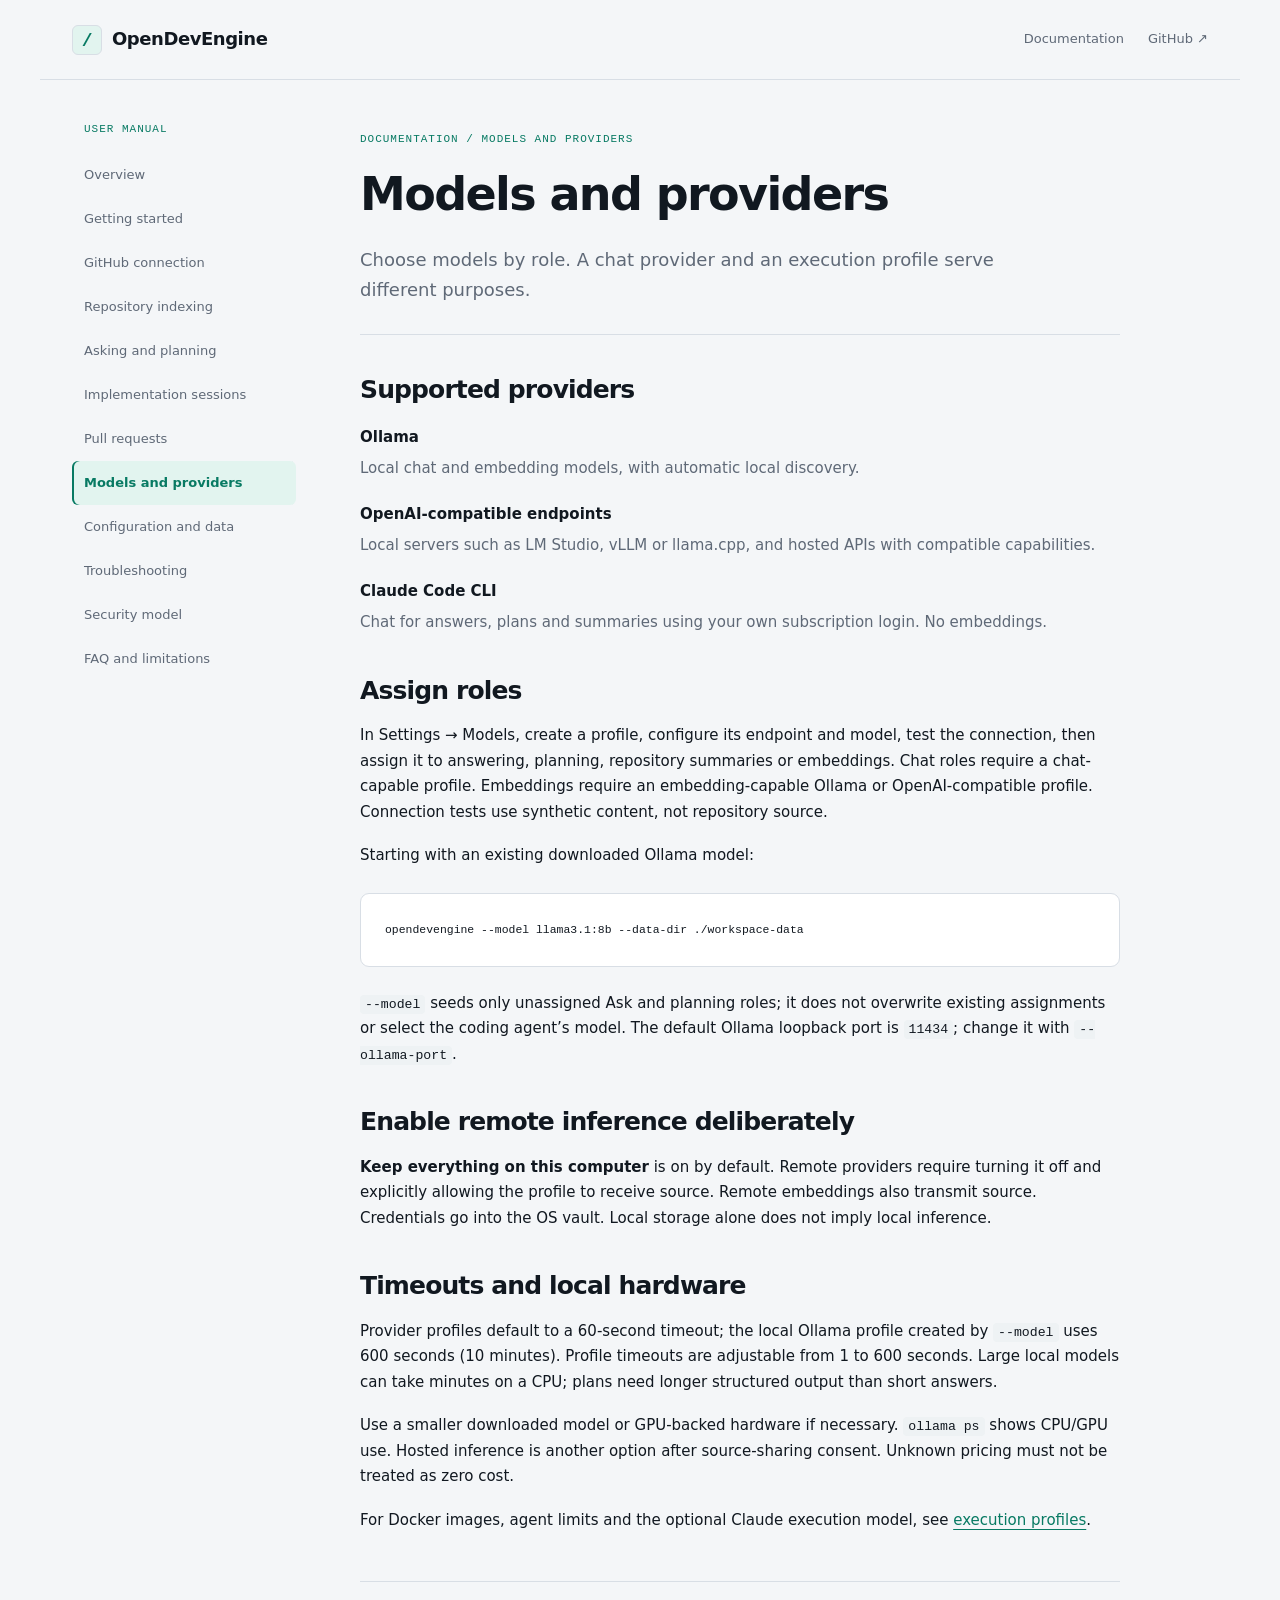
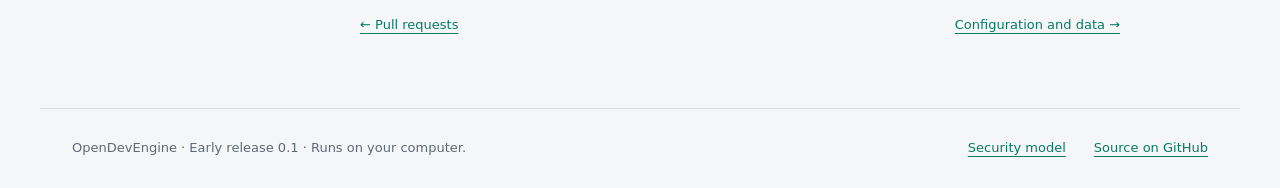
==== site/docs/models.html @ e7c565c9 "Initial public release of OpenDevEngine Self-hosted, repository-aware workspace for asking questions" ====
<!doctype html>
<html lang="en">
<head>
<meta charset="utf-8">
<meta name="viewport" content="width=device-width, initial-scale=1">
<title>Models and providers · OpenDevEngine</title>
<meta name="description" content="Choose models by role. A chat provider and an execution profile serve different purposes.">
<link rel="icon" type="image/svg+xml" href="../assets/favicon.svg">
<link rel="stylesheet" href="../assets/styles.css">
</head>
<body><a class="skip" href="#main">Skip to content</a>
<header class="topbar"><a class="brand" href="../index.html"><span class="mark" aria-hidden="true">/</span>OpenDevEngine</a>
<nav aria-label="Primary"><a href="index.html">Documentation</a><a href="https://github.com/opendevengine/opendevengine">GitHub <span aria-hidden="true">↗</span></a>
</nav>
</header>
<div class="docs-layout">
<aside class="sidebar">
<nav aria-label="Documentation">
<p class="eyebrow">User manual</p><a href="index.html">Overview</a><a href="getting-started.html">Getting started</a><a href="github.html">GitHub connection</a><a href="indexing.html">Repository indexing</a><a href="asking.html">Asking and planning</a><a href="sessions.html">Implementation sessions</a><a href="pull-requests.html">Pull requests</a><a href="models.html" aria-current="page">Models and providers</a><a href="configuration.html">Configuration and data</a><a href="troubleshooting.html">Troubleshooting</a><a href="security.html">Security model</a><a href="faq.html">FAQ and limitations</a>
</nav>
</aside>
<main id="main" tabindex="-1">
<article>
<header class="page-intro">
<p class="eyebrow">Documentation / Models and providers</p>
<h1>Models and providers</h1>
<p class="lead">Choose models by role. A chat provider and an execution profile serve different purposes.</p>
</header>
<h2 id="providers">Supported providers</h2>
<dl>
<dt>Ollama</dt>
<dd>Local chat and embedding models, with automatic local discovery.</dd>
<dt>OpenAI-compatible endpoints</dt>
<dd>Local servers such as LM Studio, vLLM or llama.cpp, and hosted APIs with compatible capabilities.</dd>
<dt>Claude Code CLI</dt>
<dd>Chat for answers, plans and summaries using your own subscription login. No embeddings.</dd>
</dl>
<h2 id="roles">Assign roles</h2>
<p>In Settings → Models, create a profile, configure its endpoint and model, test the connection, then assign it to answering, planning, repository summaries or embeddings. Chat roles require a chat-capable profile. Embeddings require an embedding-capable Ollama or OpenAI-compatible profile. Connection tests use synthetic content, not repository source.</p>
<p>Starting with an existing downloaded Ollama model:</p>
<pre tabindex="0" aria-label="Command example"><code>opendevengine --model llama3.1:8b --data-dir ./workspace-data</code>
</pre>
<p><code>--model</code> seeds only unassigned Ask and planning roles; it does not overwrite existing assignments or select the coding agent’s model. The default Ollama loopback port is <code>11434</code>; change it with <code>--ollama-port</code>.</p>
<h2 id="privacy">Enable remote inference deliberately</h2>
<p><strong>Keep everything on this computer</strong> is on by default. Remote providers require turning it off and explicitly allowing the profile to receive source. Remote embeddings also transmit source. Credentials go into the OS vault. Local storage alone does not imply local inference.</p>
<h2 id="timeouts">Timeouts and local hardware</h2>
<p>Provider profiles default to a 60-second timeout; the local Ollama profile created by <code>--model</code> uses 600 seconds (10 minutes). Profile timeouts are adjustable from 1 to 600 seconds. Large local models can take minutes on a CPU; plans need longer structured output than short answers.</p>
<p>Use a smaller downloaded model or GPU-backed hardware if necessary. <code>ollama ps</code> shows CPU/GPU use. Hosted inference is another option after source-sharing consent. Unknown pricing must not be treated as zero cost.</p>
<p>For Docker images, agent limits and the optional Claude execution model, see <a href="sessions.html#profile">execution profiles</a>.</p>
<nav class="page-next" aria-label="Continue reading"><a href="pull-requests.html">← Pull requests</a><a href="configuration.html">Configuration and data →</a>
</nav>
</article>
</main>
</div>
<footer>
<p>OpenDevEngine · Early release 0.1 · Runs on your computer.</p><a href="../docs/security.html">Security model</a><a href="https://github.com/opendevengine/opendevengine">Source on GitHub</a>
</footer>
</body>
</html>
---- site/assets/styles.css ----
:root {
  color-scheme: dark;
  font-family: "Segoe UI", system-ui, sans-serif;
  --mono: ui-monospace, SFMono-Regular, Consolas, monospace;
  --page: #0b0d12;
  --surface: #11141b;
  --raised: #181d27;
  --line: #272e3a;
  --text: #f0f3f7;
  --muted: #98a2b3;
  --accent: #70e1c0;
  --accent-ink: #071a15;
  --accent-tint: #132821;
  --hover: #1e2531;
  --radius: 9px;
  --radius-sm: 6px;
  --radius-lg: 14px;
  --text-xs: 11px;
  --text-sm: 13px;
  --text-md: 15px;
}
@media (prefers-color-scheme: light) {
  :root {
    color-scheme: light;
    --page: #f4f6f8;
    --surface: #ffffff;
    --raised: #eef2f4;
    --line: #d8dee5;
    --text: #111820;
    --muted: #5f6977;
    /* Slightly darker than the app accent for text on the tinted active nav. */
    --accent: #087a63;
    --accent-ink: #ffffff;
    --accent-tint: #e2f4ef;
    --hover: #e7ecef;
  }
}
*, *::before, *::after { box-sizing: border-box; }
body { margin: 0; background: var(--page); color: var(--text); font-size: var(--text-md); line-height: 1.7; }
a { color: var(--accent); text-underline-offset: 4px; }
a:hover { text-decoration-thickness: 2px; }
a:focus-visible, [tabindex]:focus-visible { outline: 2px solid var(--accent); outline-offset: 4px; }
h1, h2, h3 { line-height: 1.18; text-wrap: balance; letter-spacing: -.035em; }
h1 { margin: 0 0 24px; font-size: clamp(36px, 4.8vw, 66px); font-weight: 650; }
h2 { font-size: clamp(27px, 3vw, 36px); font-weight: 600; }
h3 { font-size: 19px; font-weight: 600; }
p { margin: 0 0 18px; }
code, pre { font-family: var(--mono); }
code { font-size: .88em; overflow-wrap: anywhere; }
p code, li code, td code { background: var(--raised); padding: 2px 5px; border-radius: 4px; }
pre { max-width: 100%; overflow: auto; padding: 24px; margin: 24px 0; background: var(--surface); border: 1px solid var(--line); border-radius: var(--radius); line-height: 1.85; font-size: var(--text-sm); }
pre code { overflow-wrap: normal; }
img { display: block; max-width: 100%; height: auto; }
.skip { position: fixed; top: -100px; left: 16px; z-index: 10; padding: 12px 20px; color: var(--accent-ink); background: var(--accent); border-radius: var(--radius); }
.skip:focus { top: 12px; }
.topbar { max-width: 1200px; margin: auto; min-height: 80px; padding: 16px 32px; display: flex; justify-content: space-between; align-items: center; gap: 20px; border-bottom: 1px solid var(--line); }
.brand { display: inline-flex; align-items: center; gap: 10px; color: var(--text); font-weight: 650; font-size: 18px; letter-spacing: -.025em; text-decoration: none; }
.mark { display: grid; place-items: center; width: 30px; height: 30px; background: var(--accent-tint); color: var(--accent); border: 1px solid var(--line); border-radius: var(--radius-sm); font-family: var(--mono); }
.topbar nav { display: flex; align-items: center; gap: 24px; font-size: var(--text-sm); }
.topbar nav a { padding: 10px 0; text-decoration: none; color: var(--muted); }
.topbar nav a:hover, .topbar nav a[aria-current] { color: var(--accent); }
.landing { max-width: 1200px; margin: auto; padding: 0 32px; }
.hero { display: grid; grid-template-columns: 1.35fr 1fr; gap: 72px; align-items: center; padding: 88px 0 72px; }
.eyebrow { display: flex; align-items: center; gap: 8px; color: var(--accent); font-family: var(--mono); font-size: var(--text-xs); letter-spacing: .09em; text-transform: uppercase; margin-bottom: 24px; }
.status-dot { width: 6px; height: 6px; background: var(--accent); border-radius: 50%; }
.lead { font-size: 19px; line-height: 1.65; color: var(--muted); max-width: 650px; }
.actions { display: flex; flex-wrap: wrap; gap: 12px; margin: 30px 0 24px; }
.button { display: inline-flex; align-items: center; justify-content: center; gap: 22px; padding: 11px 18px; min-height: 46px; border: 1px solid var(--line); border-radius: var(--radius); color: var(--text); background: var(--surface); text-decoration: none; font-size: var(--text-sm); font-weight: 600; }
.button:hover { background: var(--hover); }
.button.primary { background: var(--accent); color: var(--accent-ink); border-color: var(--accent); }
.button.primary:hover { text-decoration: underline; }
.hero-note, .small { font-size: var(--text-sm); color: var(--muted); }
.workflow-card { border: 1px solid var(--line); border-radius: var(--radius-lg); background: var(--surface); padding: 28px; }
.workflow-card ol { list-style: none; padding: 0; margin: 0; }
.workflow-card li { display: flex; gap: 20px; padding: 20px 0; border-top: 1px solid var(--line); }
.workflow-card li:last-child { padding-bottom: 0; }
.workflow-card strong { font-size: 17px; font-weight: 600; }
.workflow-card p:not(.eyebrow) { font-size: var(--text-sm); color: var(--muted); margin: 3px 0 0; }
.step { font: var(--text-xs) var(--mono); color: var(--accent); padding-top: 8px; }
.section-heading { display: flex; justify-content: space-between; align-items: flex-end; gap: 24px; margin-bottom: 28px; }
.section-heading h2 { margin: 0; }
.section-heading .eyebrow { margin-bottom: 12px; }
.section-heading > a { font-size: var(--text-sm); }
figure { margin: 0; }
figure img { border: 1px solid var(--line); border-radius: var(--radius-lg); background: var(--surface); }
figcaption { margin: 16px 0 0; color: var(--muted); font-size: var(--text-sm); }
.section { padding: 64px 0; border-bottom: 1px solid var(--line); }
.section .eyebrow { margin-bottom: 14px; }
.section h2 { margin: 0 0 32px; }
.cards, .scope-grid { display: grid; grid-template-columns: repeat(3, minmax(0, 1fr)); gap: 32px; }
.cards h3, .scope-grid h3 { margin: 0 0 14px; }
.cards p, .scope-grid p, .scope-grid ul { color: var(--muted); }
.scope-grid ul { padding-left: 20px; }
.scope-grid li { margin-bottom: 8px; }
.notice { margin-top: 28px; padding: 24px; border: 1px solid var(--line); border-left: 3px solid var(--accent); border-radius: var(--radius-sm); background: var(--surface); font-size: var(--text-sm); }
.notice p:last-child { margin-bottom: 0; }
.quick-start { display: grid; grid-template-columns: 1fr 1.1fr; gap: 56px; align-items: start; }
.quick-start > div { min-width: 0; }
.quick-start pre { margin-top: 0; }
.closing { padding: 64px 0; max-width: 720px; }
.closing h2 { margin-top: 0; }
.closing p { color: var(--muted); }
footer { display: flex; flex-wrap: wrap; gap: 12px 28px; max-width: 1200px; margin: auto; padding: 28px 32px; border-top: 1px solid var(--line); font-size: var(--text-sm); color: var(--muted); }
footer p { margin: 0 auto 0 0; }
.docs-layout { max-width: 1200px; margin: auto; padding: 40px 32px 64px; display: grid; grid-template-columns: 224px minmax(0, 1fr); gap: 64px; align-items: start; }
.sidebar { position: sticky; top: 24px; }
.sidebar .eyebrow { margin: 0 0 14px 12px; }
.sidebar a { display: flex; align-items: center; min-height: 44px; padding: 8px 12px; border-radius: var(--radius-sm); color: var(--muted); text-decoration: none; font-size: var(--text-sm); line-height: 1.5; }
.sidebar a:hover { color: var(--text); background: var(--hover); }
.sidebar a[aria-current] { color: var(--accent); background: var(--accent-tint); box-shadow: inset 2px 0 var(--accent); font-weight: 600; }
.docs-layout main { min-width: 0; }
article { max-width: 760px; overflow-wrap: anywhere; }
.page-intro { padding: 10px 0 30px; border-bottom: 1px solid var(--line); margin-bottom: 36px; }
.page-intro h1 { font-size: clamp(34px, 4vw, 46px); }
.page-intro .eyebrow { margin-bottom: 18px; }
.page-intro .lead { margin-bottom: 0; font-size: 18px; }
article h2 { font-size: 25px; margin: 40px 0 18px; scroll-margin-top: 24px; }
article h3 { margin-top: 28px; }
article li { margin-bottom: 12px; padding-left: 4px; }
article ol, article ul { padding-left: 24px; }
dt { font-weight: 650; margin-top: 20px; }
dd { margin: 6px 0 20px; color: var(--muted); }
.table-scroll { max-width: 100%; overflow: auto; border: 1px solid var(--line); border-radius: var(--radius); }
table { width: 100%; border-collapse: collapse; text-align: left; font-size: var(--text-sm); }
th, td { padding: 14px; border-bottom: 1px solid var(--line); vertical-align: top; }
th { background: var(--raised); font-weight: 600; }
tr:last-child td { border-bottom: 0; }
.page-next { display: flex; flex-wrap: wrap; gap: 16px 28px; justify-content: space-between; margin-top: 48px; padding-top: 24px; border-top: 1px solid var(--line); font-size: var(--text-sm); }
.page-next a { padding: 8px 0; }
@media (max-width: 900px) {
  .hero { gap: 32px; padding-top: 60px; }
  .docs-layout { grid-template-columns: 190px minmax(0, 1fr); gap: 32px; }
  .quick-start { gap: 24px; }
  .cards, .scope-grid { gap: 24px; }
}
@media (max-width: 680px) {
  .topbar { padding: 12px 20px; min-height: 72px; gap: 12px; flex-wrap: wrap; }
  .topbar nav { gap: 16px; }
  .brand { font-size: 16px; }
  .mark { width: 25px; height: 25px; }
  .landing { padding: 0 20px; }
  .hero { grid-template-columns: 1fr; gap: 32px; padding: 44px 0; }
  h1 { font-size: 42px; }
  .lead { font-size: 18px; }
  .workflow-card { padding: 24px; }
  .section-heading { align-items: start; flex-direction: column; gap: 16px; }
  .section { padding: 44px 0; }
  .cards, .scope-grid, .quick-start { grid-template-columns: 1fr; }
  .quick-start { gap: 20px; }
  .cards, .scope-grid { gap: 24px; }
  .notice { padding: 20px; }
  .closing { padding: 44px 0; }
  pre { padding: 18px; font-size: 12px; }
  footer { padding: 24px 20px; }
  footer p { flex-basis: 100%; }
  .docs-layout { display: block; padding: 24px 20px 44px; }
  .sidebar { position: static; margin-bottom: 32px; border-bottom: 1px solid var(--line); padding-bottom: 20px; }
  .sidebar nav { display: grid; grid-template-columns: repeat(2, minmax(0, 1fr)); gap: 2px 8px; }
  .sidebar .eyebrow { grid-column: 1 / -1; margin-left: 10px; }
  .sidebar a { padding: 8px 10px; font-size: 12px; }
  .page-intro { padding-top: 0; }
}
@media (prefers-reduced-motion: reduce) {
  *, *::before, *::after { scroll-behavior: auto !important; animation: none !important; transition: none !important; }
}
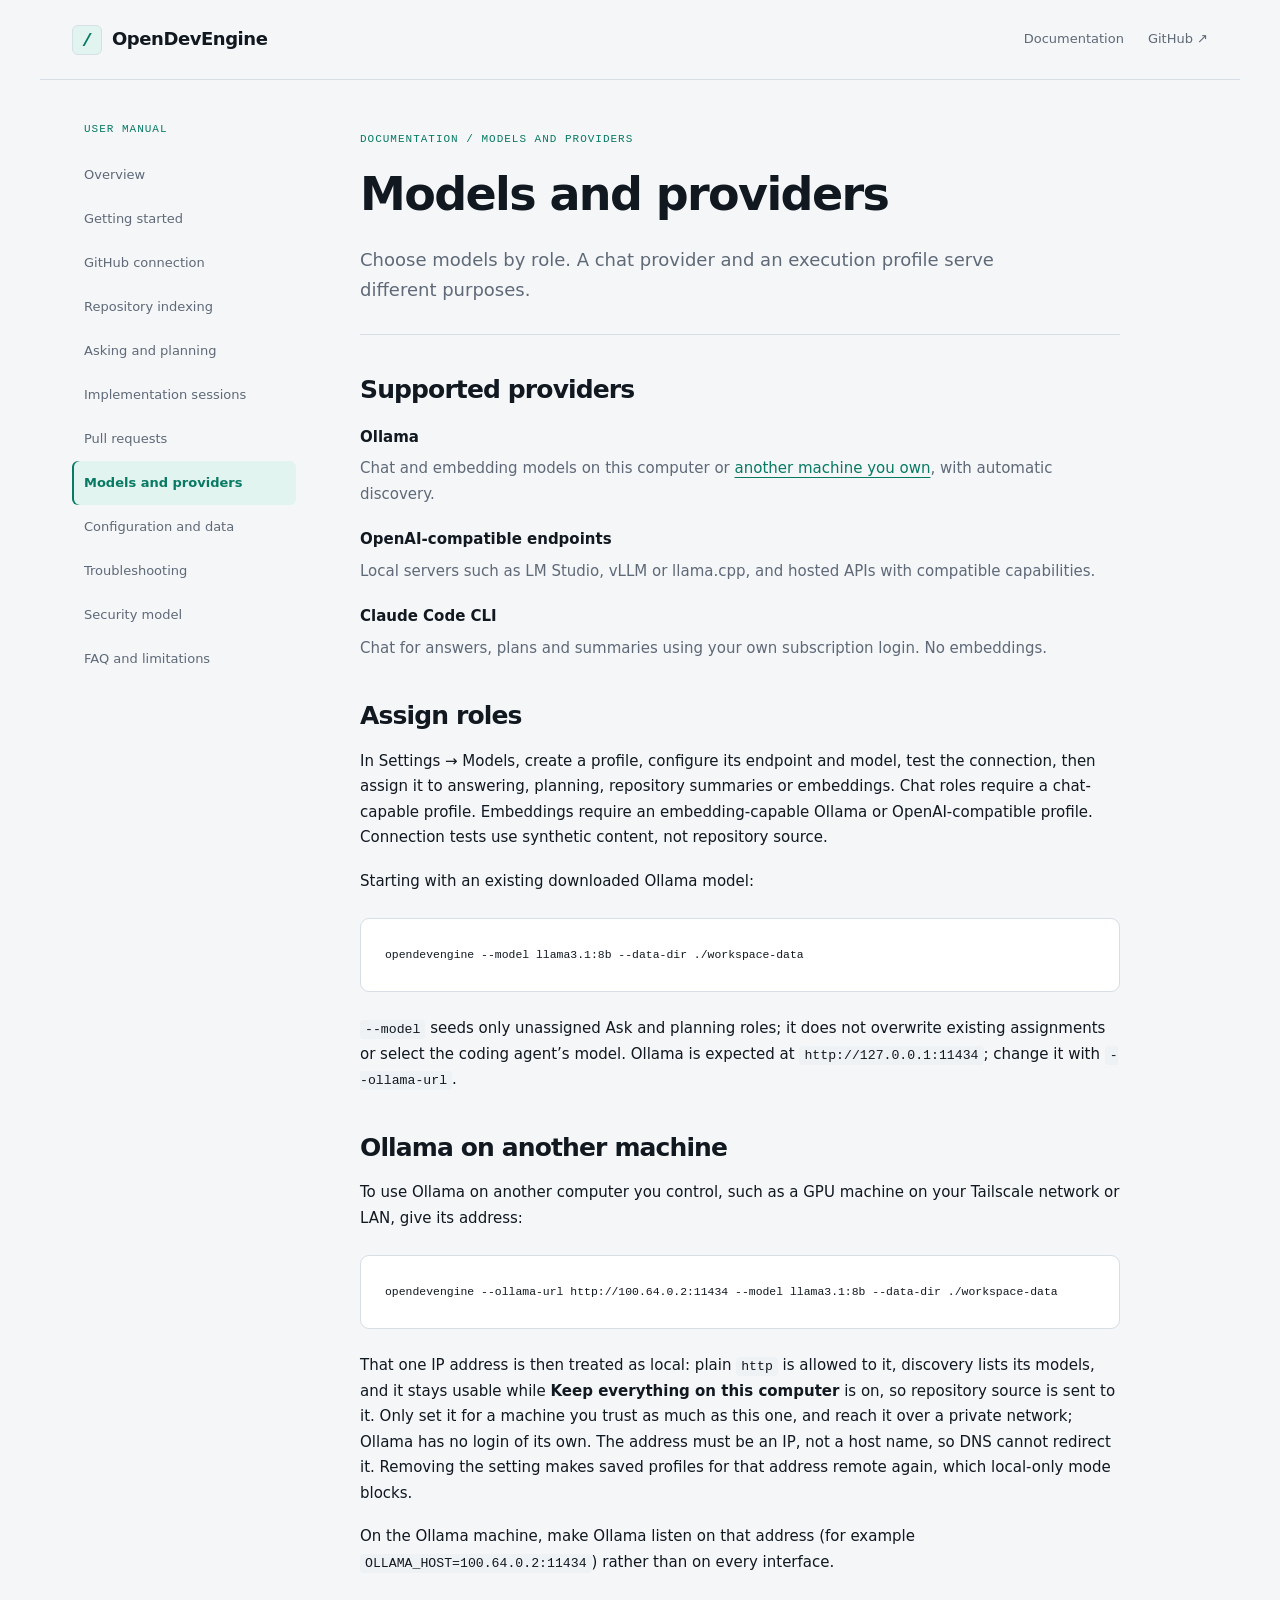
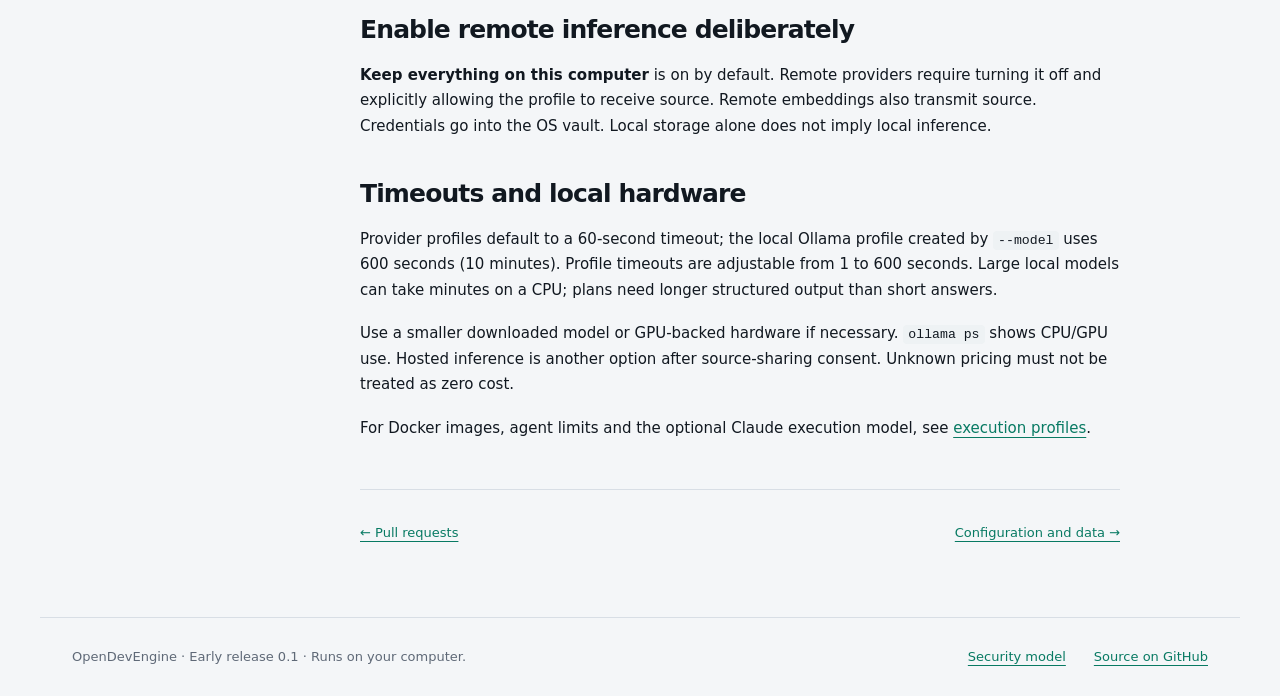
==== commit 3ab765c6: "feat(providers): use Ollama on another machine with --ollama-url --ollama-url (or OPENDEVENGINE_OLLA" ====
--- a/site/docs/models.html
+++ b/site/docs/models.html
@@ -29,7 +29,7 @@
 <h2 id="providers">Supported providers</h2>
 <dl>
 <dt>Ollama</dt>
-<dd>Local chat and embedding models, with automatic local discovery.</dd>
+<dd>Chat and embedding models on this computer or <a href="#other-machine">another machine you own</a>, with automatic discovery.</dd>
 <dt>OpenAI-compatible endpoints</dt>
 <dd>Local servers such as LM Studio, vLLM or llama.cpp, and hosted APIs with compatible capabilities.</dd>
 <dt>Claude Code CLI</dt>
@@ -40,7 +40,13 @@
 <p>Starting with an existing downloaded Ollama model:</p>
 <pre tabindex="0" aria-label="Command example"><code>opendevengine --model llama3.1:8b --data-dir ./workspace-data</code>
 </pre>
-<p><code>--model</code> seeds only unassigned Ask and planning roles; it does not overwrite existing assignments or select the coding agent’s model. The default Ollama loopback port is <code>11434</code>; change it with <code>--ollama-port</code>.</p>
+<p><code>--model</code> seeds only unassigned Ask and planning roles; it does not overwrite existing assignments or select the coding agent’s model. Ollama is expected at <code>http://127.0.0.1:11434</code>; change it with <code>--ollama-url</code>.</p>
+<h2 id="other-machine">Ollama on another machine</h2>
+<p>To use Ollama on another computer you control, such as a GPU machine on your Tailscale network or LAN, give its address:</p>
+<pre tabindex="0" aria-label="Command example"><code>opendevengine --ollama-url http://100.64.0.2:11434 --model llama3.1:8b --data-dir ./workspace-data</code>
+</pre>
+<p>That one IP address is then treated as local: plain <code>http</code> is allowed to it, discovery lists its models, and it stays usable while <strong>Keep everything on this computer</strong> is on, so repository source is sent to it. Only set it for a machine you trust as much as this one, and reach it over a private network; Ollama has no login of its own. The address must be an IP, not a host name, so DNS cannot redirect it. Removing the setting makes saved profiles for that address remote again, which local-only mode blocks.</p>
+<p>On the Ollama machine, make Ollama listen on that address (for example <code>OLLAMA_HOST=100.64.0.2:11434</code>) rather than on every interface.</p>
 <h2 id="privacy">Enable remote inference deliberately</h2>
 <p><strong>Keep everything on this computer</strong> is on by default. Remote providers require turning it off and explicitly allowing the profile to receive source. Remote embeddings also transmit source. Credentials go into the OS vault. Local storage alone does not imply local inference.</p>
 <h2 id="timeouts">Timeouts and local hardware</h2>
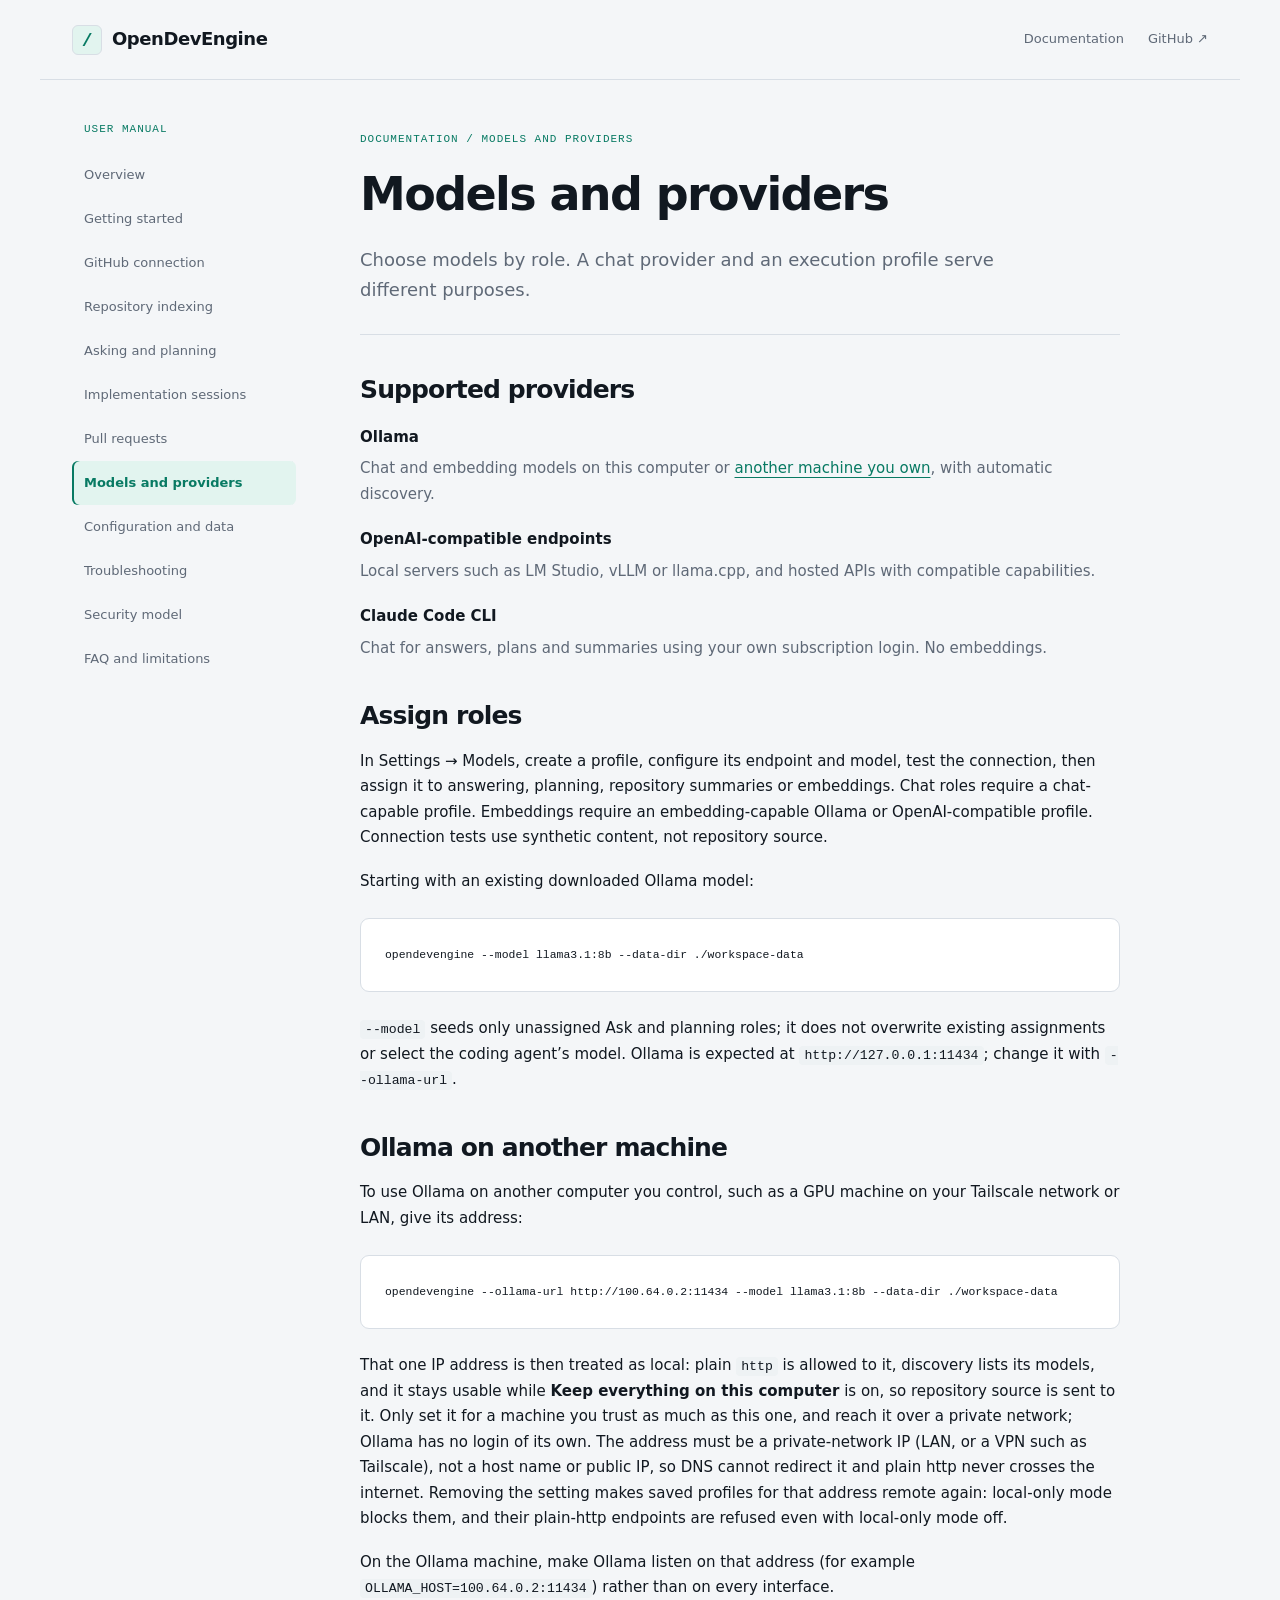
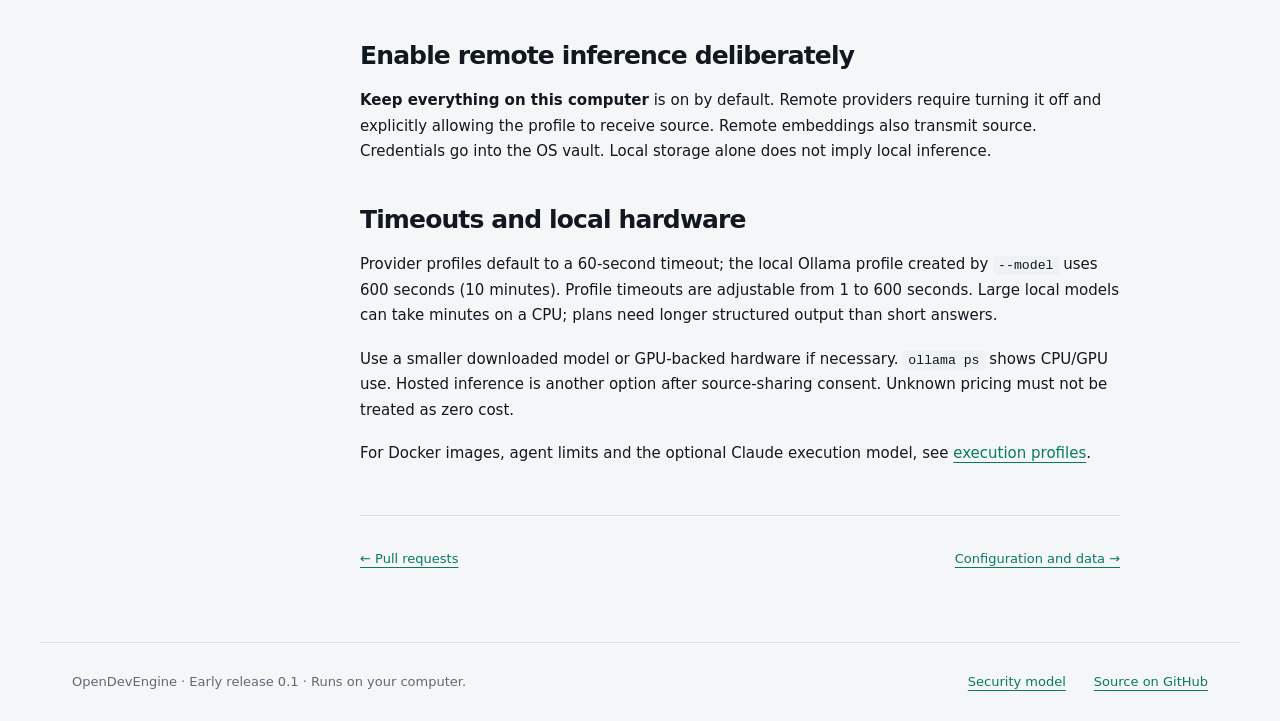
==== commit b99e22b7: "fix(providers): address security review of --ollama-url - Refuse plain-http calls to any non-local d" ====
--- a/site/docs/models.html
+++ b/site/docs/models.html
@@ -45,7 +45,7 @@
 <p>To use Ollama on another computer you control, such as a GPU machine on your Tailscale network or LAN, give its address:</p>
 <pre tabindex="0" aria-label="Command example"><code>opendevengine --ollama-url http://100.64.0.2:11434 --model llama3.1:8b --data-dir ./workspace-data</code>
 </pre>
-<p>That one IP address is then treated as local: plain <code>http</code> is allowed to it, discovery lists its models, and it stays usable while <strong>Keep everything on this computer</strong> is on, so repository source is sent to it. Only set it for a machine you trust as much as this one, and reach it over a private network; Ollama has no login of its own. The address must be an IP, not a host name, so DNS cannot redirect it. Removing the setting makes saved profiles for that address remote again, which local-only mode blocks.</p>
+<p>That one IP address is then treated as local: plain <code>http</code> is allowed to it, discovery lists its models, and it stays usable while <strong>Keep everything on this computer</strong> is on, so repository source is sent to it. Only set it for a machine you trust as much as this one, and reach it over a private network; Ollama has no login of its own. The address must be a private-network IP (LAN, or a VPN such as Tailscale), not a host name or public IP, so DNS cannot redirect it and plain http never crosses the internet. Removing the setting makes saved profiles for that address remote again: local-only mode blocks them, and their plain-http endpoints are refused even with local-only mode off.</p>
 <p>On the Ollama machine, make Ollama listen on that address (for example <code>OLLAMA_HOST=100.64.0.2:11434</code>) rather than on every interface.</p>
 <h2 id="privacy">Enable remote inference deliberately</h2>
 <p><strong>Keep everything on this computer</strong> is on by default. Remote providers require turning it off and explicitly allowing the profile to receive source. Remote embeddings also transmit source. Credentials go into the OS vault. Local storage alone does not imply local inference.</p>
